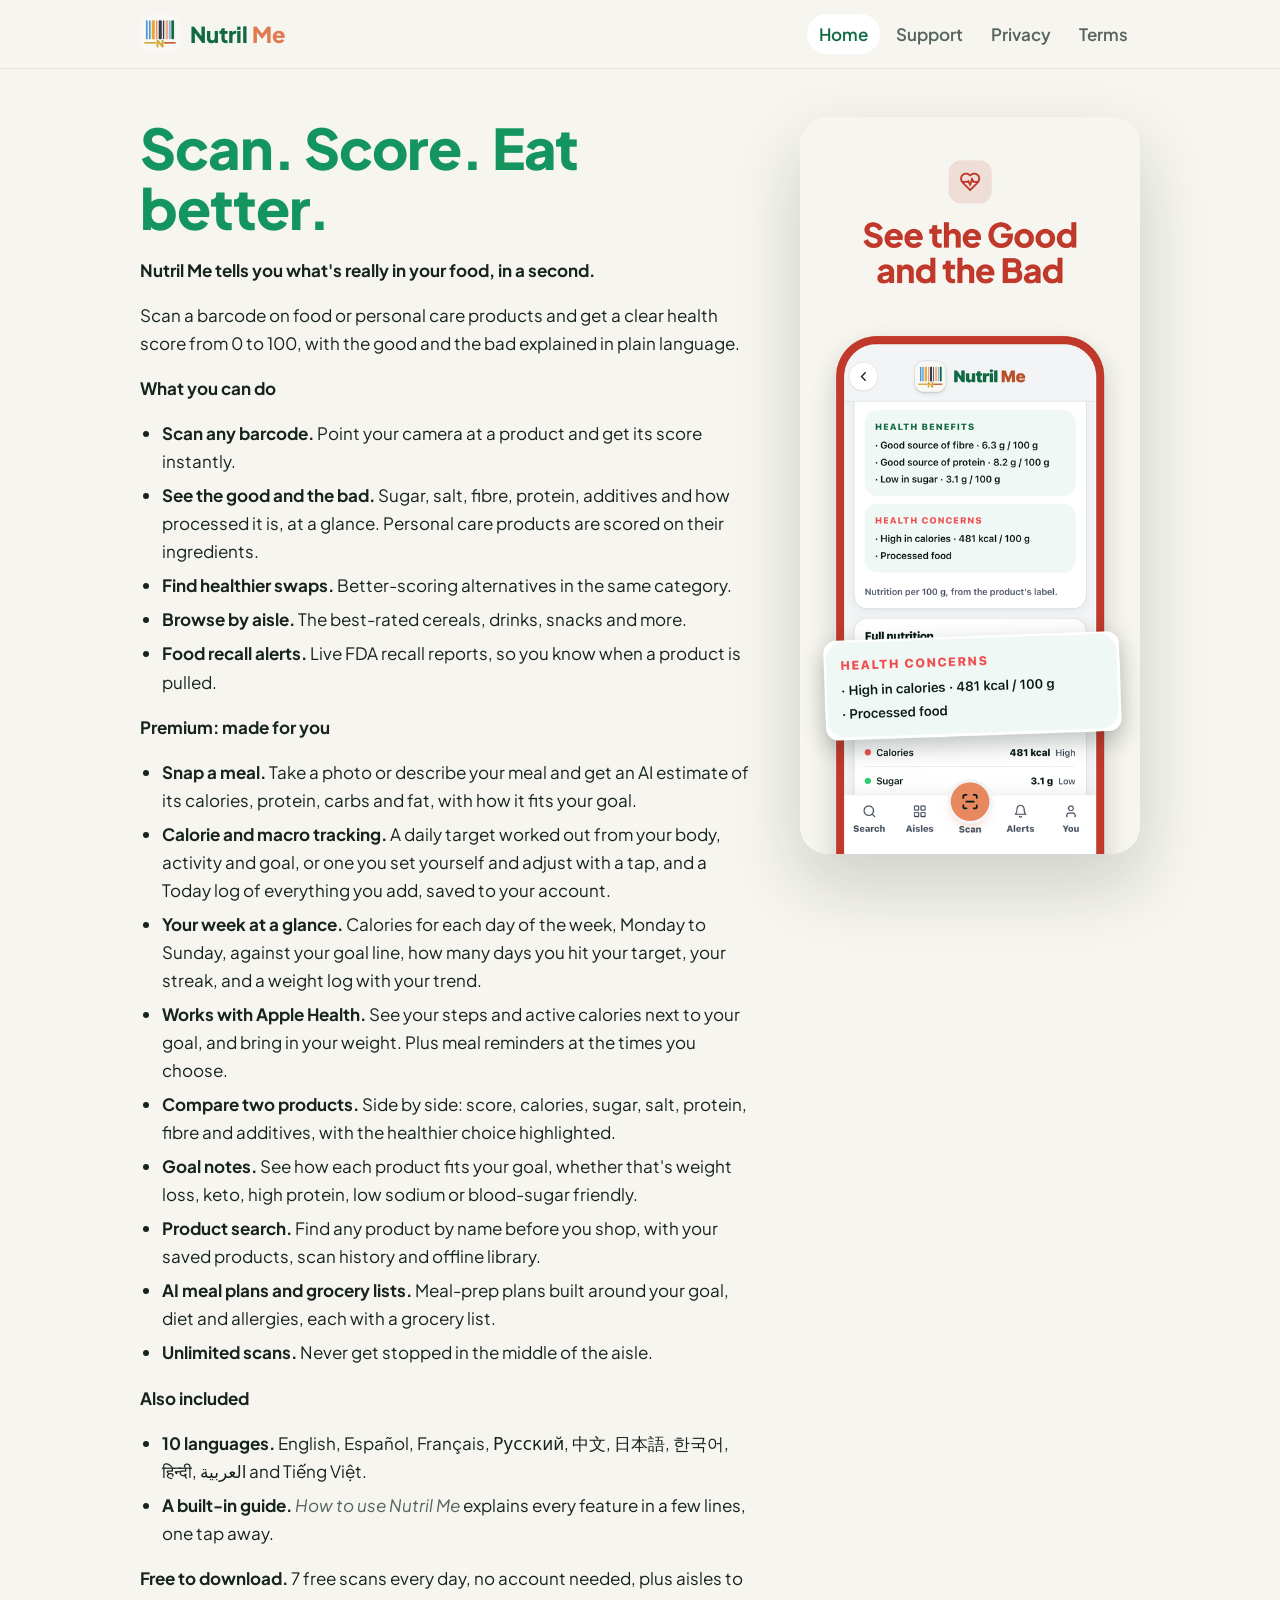
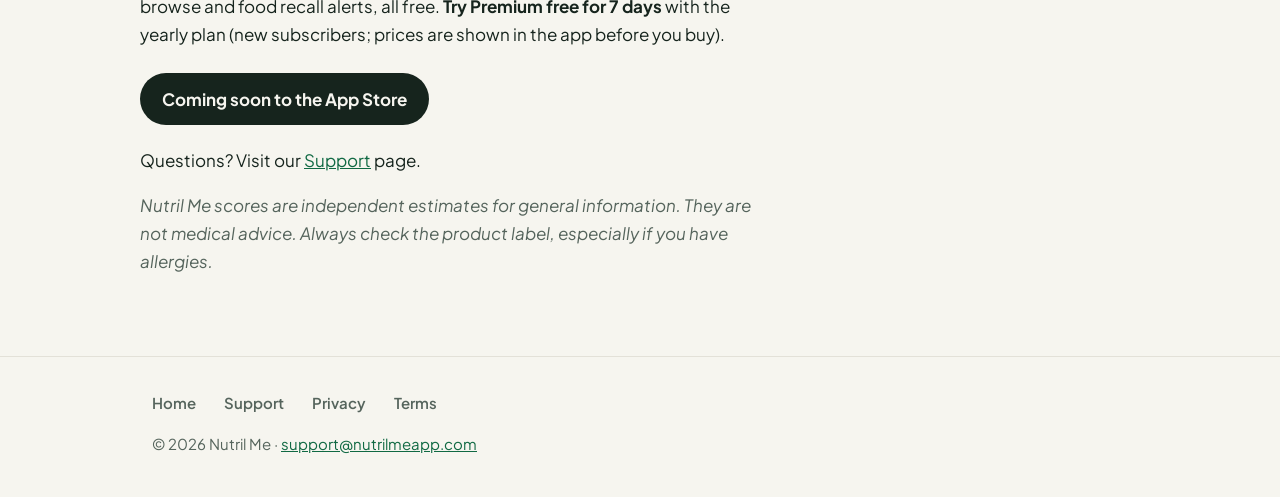
==== index.html @ fbfdcbb3 "Website: Monday-to-Sunday week view, in-app guide Co-Authored-By: Claude Opus 5.5 <noreply@anthropic" ====
<!doctype html>
<html lang="en">
<head>
<meta charset="utf-8">
<meta name="viewport" content="width=device-width, initial-scale=1">
<title>Nutril Me: Scan. Score. Eat better.</title>
<meta name="description" content="Scan any barcode for a clear 0–100 health score and healthier swaps. Track calories and macros, snap a meal for an AI estimate, and get meal plans for your goal.">
<link rel="icon" href="/icon.png">
<link rel="apple-touch-icon" href="/icon.png">
<meta property="og:title" content="Nutril Me: Scan. Score. Eat better.">
<meta property="og:description" content="Scan any barcode for a clear 0–100 health score and healthier swaps. Track calories and macros, snap a meal for an AI estimate, and get meal plans for your goal.">
<meta property="og:image" content="https://nutrilmeapp.com/hero.png">
<link rel="preconnect" href="https://fonts.googleapis.com">
<link rel="preconnect" href="https://fonts.gstatic.com" crossorigin>
<link href="https://fonts.googleapis.com/css2?family=Plus+Jakarta+Sans:wght@400;600;700;800&display=swap" rel="stylesheet">
<link rel="stylesheet" href="/style.css">
</head>
<body>
<header class="top">
  <div class="wrap bar">
    <a class="brand" href="/"><img src="/icon.png" alt="" width="40" height="40"><span><b>Nutril</b> <i>Me</i></span></a>
    <nav><a href="/" aria-current="page">Home</a><a href="/support/">Support</a><a href="/privacy/">Privacy</a><a href="/terms/">Terms</a></nav>
  </div>
</header>
<main class="wrap home">
<div class="hero"><div class="copy"><h1>Scan. Score. Eat better.</h1>
<p><strong>Nutril Me tells you what&#39;s really in your food, in a second.</strong></p>
<p>Scan a barcode on food or personal care products and get a clear health score from 0 to 100, with the good and the bad explained in plain language.</p>
<p><strong>What you can do</strong></p>
<ul>
<li><strong>Scan any barcode.</strong> Point your camera at a product and get its score instantly.</li>
<li><strong>See the good and the bad.</strong> Sugar, salt, fibre, protein, additives and how processed it is, at a glance. Personal care products are scored on their ingredients.</li>
<li><strong>Find healthier swaps.</strong> Better-scoring alternatives in the same category.</li>
<li><strong>Browse by aisle.</strong> The best-rated cereals, drinks, snacks and more.</li>
<li><strong>Food recall alerts.</strong> Live FDA recall reports, so you know when a product is pulled.</li>
</ul>
<p><strong>Premium: made for you</strong></p>
<ul>
<li><strong>Snap a meal.</strong> Take a photo or describe your meal and get an AI estimate of its calories, protein, carbs and fat, with how it fits your goal.</li>
<li><strong>Calorie and macro tracking.</strong> A daily target worked out from your body, activity and goal, or one you set yourself and adjust with a tap, and a Today log of everything you add, saved to your account.</li>
<li><strong>Your week at a glance.</strong> Calories for each day of the week, Monday to Sunday, against your goal line, how many days you hit your target, your streak, and a weight log with your trend.</li>
<li><strong>Works with Apple Health.</strong> See your steps and active calories next to your goal, and bring in your weight. Plus meal reminders at the times you choose.</li>
<li><strong>Compare two products.</strong> Side by side: score, calories, sugar, salt, protein, fibre and additives, with the healthier choice highlighted.</li>
<li><strong>Goal notes.</strong> See how each product fits your goal, whether that&#39;s weight loss, keto, high protein, low sodium or blood-sugar friendly.</li>
<li><strong>Product search.</strong> Find any product by name before you shop, with your saved products, scan history and offline library.</li>
<li><strong>AI meal plans and grocery lists.</strong> Meal-prep plans built around your goal, diet and allergies, each with a grocery list.</li>
<li><strong>Unlimited scans.</strong> Never get stopped in the middle of the aisle.</li>
</ul>
<p><strong>Also included</strong></p>
<ul>
<li><strong>10 languages.</strong> English, Español, Français, Русский, 中文, 日本語, 한국어, हिन्दी, العربية and Tiếng Việt.</li>
<li><strong>A built-in guide.</strong> <em>How to use Nutril Me</em> explains every feature in a few lines, one tap away.</li>
</ul>
<p><strong>Free to download.</strong> 7 free scans every day, no account needed, plus aisles to browse and food recall alerts, all free. <strong>Try Premium free for 7 days</strong> with the yearly plan (new subscribers; prices are shown in the app before you buy).</p>
<p class="store">Coming soon to the App Store</p>

<p>Questions? Visit our <a href="/support/">Support</a> page.</p>
<p><em>Nutril Me scores are independent estimates for general information. They are not medical advice. Always check the product label, especially if you have allergies.</em></p>
</div><img class="shot" src="/hero.png" alt="The Nutril Me app showing a product's health benefits and concerns" width="540" height="1170"></div>
</main>
<footer class="foot">
  <div class="wrap">
    <nav><a href="/">Home</a><a href="/support/">Support</a><a href="/privacy/">Privacy</a><a href="/terms/">Terms</a></nav>
    <p>© 2026 Nutril Me · <a href="mailto:support@nutrilmeapp.com">support@nutrilmeapp.com</a></p>
  </div>
</footer>
</body>
</html>
---- style.css ----
:root {
  --bg: #F6F5EF;
  --card: #FFFFFF;
  --text: #16241D;
  --muted: #55645C;
  --line: #E3E1D8;
  --green: #106943;
  --green-bright: #14955F;
  --terracotta: #E07A4F;
}
@media (prefers-color-scheme: dark) {
  :root {
    --bg: #121714;
    --card: #1B221E;
    --text: #EEF2EF;
    --muted: #A7B3AC;
    --line: #2C3630;
    --green: #47C08A;
    --green-bright: #47C08A;
  }
}
* { box-sizing: border-box; }
[hidden] { display: none !important; }
html { -webkit-text-size-adjust: 100%; }
body {
  margin: 0;
  background: var(--bg);
  color: var(--text);
  font: 17px/1.65 "Plus Jakarta Sans", system-ui, -apple-system, "Segoe UI", sans-serif;
}
a { color: var(--green); }
.wrap { max-width: 1040px; margin: 0 auto; padding: 0 20px; }

.top { border-bottom: 1px solid var(--line); background: var(--bg); position: sticky; top: 0; z-index: 1; }
.bar { display: flex; align-items: center; justify-content: space-between; gap: 16px; min-height: 68px; flex-wrap: wrap; }
.brand { display: flex; align-items: center; gap: 10px; text-decoration: none; font-size: 22px; }
.brand img { border-radius: 10px; }
.brand b { color: var(--green); font-weight: 800; }
.brand i { color: var(--terracotta); font-style: normal; font-weight: 800; }
nav { display: flex; gap: 4px; flex-wrap: wrap; }
nav a { text-decoration: none; color: var(--muted); font-weight: 600; padding: 6px 12px; border-radius: 999px; }
nav a:hover { color: var(--text); background: var(--card); }
nav a[aria-current="page"] { color: var(--green); background: var(--card); }

main.wrap { padding-top: 48px; padding-bottom: 64px; }
h1 { font-size: clamp(34px, 6vw, 56px); line-height: 1.08; letter-spacing: -1px; margin: 0 0 18px; font-weight: 800; }
h2 { font-size: 22px; margin: 36px 0 8px; font-weight: 800; }
p, li { color: var(--text); }
em { color: var(--muted); }
ul { padding-left: 22px; }
li { margin: 6px 0; }

.doc { max-width: 760px; }
.doc h1 { font-size: clamp(32px, 5vw, 44px); }
.doc p strong:only-child { color: var(--text); }

.table { overflow-x: auto; margin: 16px 0; border: 1px solid var(--line); border-radius: 14px; background: var(--card); }
table { border-collapse: collapse; width: 100%; font-size: 15px; }
th, td { text-align: left; padding: 10px 14px; border-bottom: 1px solid var(--line); vertical-align: top; }
tr:last-child td { border-bottom: 0; }
th { color: var(--muted); font-weight: 700; }

.hero { display: grid; grid-template-columns: minmax(0, 1fr) 340px; gap: 48px; align-items: start; }
.hero > * { min-width: 0; }
.hero h1 { color: var(--green-bright); }
.hero .shot { width: 100%; height: auto; border-radius: 28px; box-shadow: 0 30px 70px rgba(20, 40, 30, .18); position: sticky; top: 100px; }
.store {
  display: inline-block; margin: 8px 0 4px; padding: 12px 22px; border-radius: 999px;
  background: var(--text); color: var(--bg); font-weight: 700;
}
@media (max-width: 820px) {
  .hero { grid-template-columns: minmax(0, 1fr); }
  .hero .shot { position: static; max-width: 320px; margin: 0 auto; }
}

.foot { border-top: 1px solid var(--line); padding: 28px 0 40px; font-size: 15px; }
.foot p { color: var(--muted); margin: 10px 0 0; padding: 0 12px; }

/* /confirmed/: landing page for "Confirm your email" links */
.confirm { max-width: 520px; margin: 24px auto; text-align: center; background: var(--card); border: 1px solid var(--line); border-radius: 28px; padding: 40px 28px; }
.confirm h1 { font-size: clamp(28px, 6vw, 36px); }
.confirm p { color: var(--muted); }
.confirm .muted { font-size: 15px; }
.confirm-icon { width: 76px; height: 76px; margin: 0 auto 18px; display: block; }
.confirm-icon.ok circle:first-child { fill: var(--green-bright); }
.confirm-icon.bad circle:first-child { fill: var(--terracotta); }
.confirm .bad, .confirm.failed .ok { display: none; }
.confirm.failed .bad { display: block; }
.open-app { text-decoration: none; margin-top: 12px; }

/* /reset/: "Set a new password" page for reset-password email links */
.reset form { text-align: start; margin-top: 18px; }
.reset label { display: block; font-weight: 700; margin: 14px 0 6px; }
.reset input {
  width: 100%; box-sizing: border-box; font: inherit; font-size: 17px; padding: 12px 14px;
  border: 1px solid var(--line); border-radius: 14px; background: var(--bg); color: var(--text);
}
.reset input:focus { outline: 2px solid var(--green); outline-offset: 1px; }
.reset .hint { color: var(--muted); font-size: 15px; margin: 8px 0 0; }
.reset .error { color: #C0392B; font-size: 15px; margin: 10px 0 0; }
.reset button.store { width: 100%; border: 0; cursor: pointer; margin-top: 18px; font: inherit; font-weight: 700; }
.reset button.store:disabled { opacity: 0.6; cursor: default; }
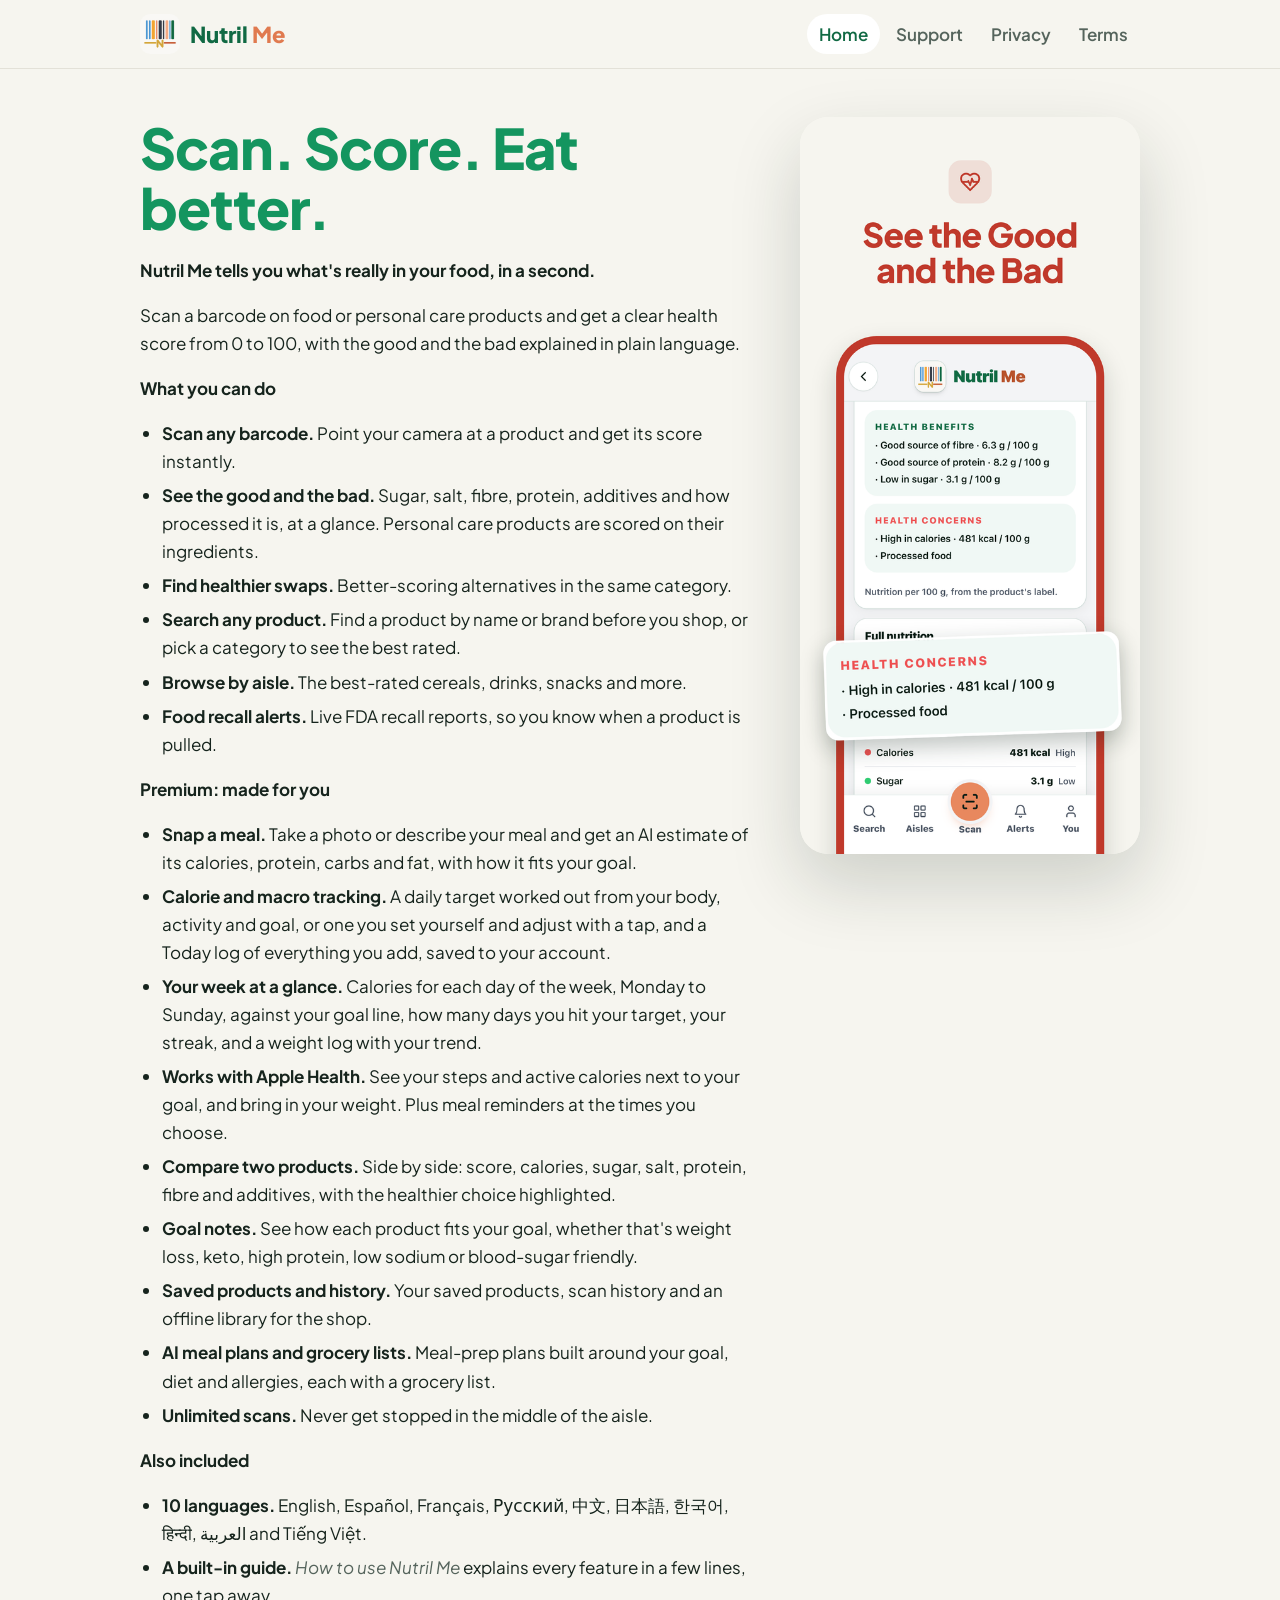
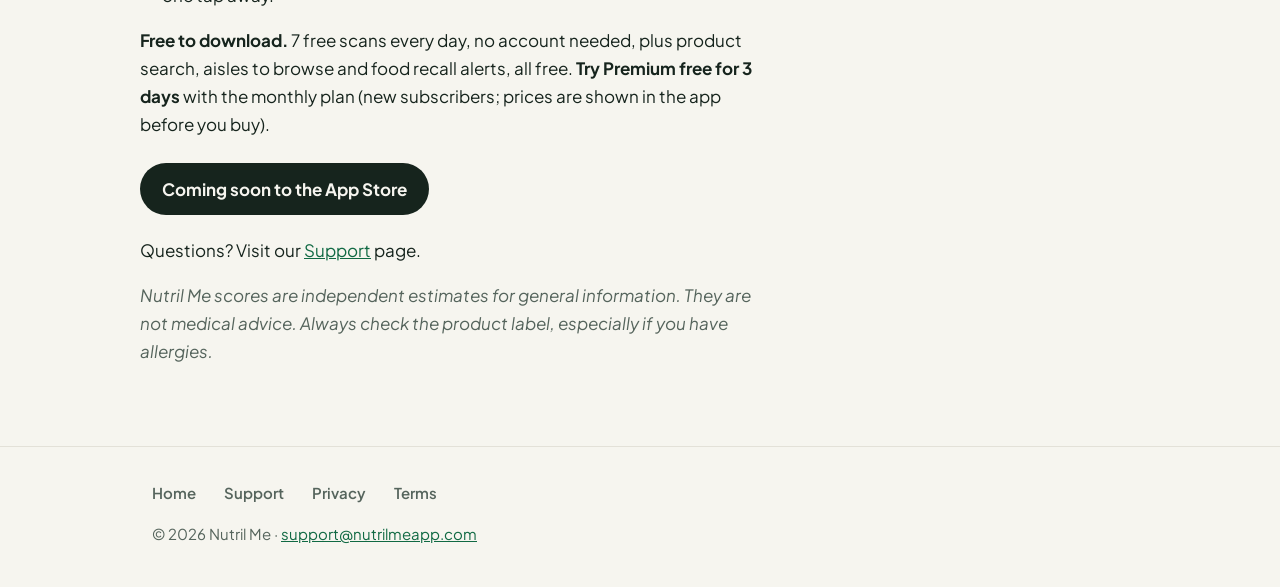
==== commit 8f0ce223: "Search is free; 3-day monthly trial; "Do I need an account?" FAQ Co-Authored-By: Claude Opus 5.5 <no" ====
--- a/index.html
+++ b/index.html
@@ -31,6 +31,7 @@
 <li><strong>Scan any barcode.</strong> Point your camera at a product and get its score instantly.</li>
 <li><strong>See the good and the bad.</strong> Sugar, salt, fibre, protein, additives and how processed it is, at a glance. Personal care products are scored on their ingredients.</li>
 <li><strong>Find healthier swaps.</strong> Better-scoring alternatives in the same category.</li>
+<li><strong>Search any product.</strong> Find a product by name or brand before you shop, or pick a category to see the best rated.</li>
 <li><strong>Browse by aisle.</strong> The best-rated cereals, drinks, snacks and more.</li>
 <li><strong>Food recall alerts.</strong> Live FDA recall reports, so you know when a product is pulled.</li>
 </ul>
@@ -42,7 +43,7 @@
 <li><strong>Works with Apple Health.</strong> See your steps and active calories next to your goal, and bring in your weight. Plus meal reminders at the times you choose.</li>
 <li><strong>Compare two products.</strong> Side by side: score, calories, sugar, salt, protein, fibre and additives, with the healthier choice highlighted.</li>
 <li><strong>Goal notes.</strong> See how each product fits your goal, whether that&#39;s weight loss, keto, high protein, low sodium or blood-sugar friendly.</li>
-<li><strong>Product search.</strong> Find any product by name before you shop, with your saved products, scan history and offline library.</li>
+<li><strong>Saved products and history.</strong> Your saved products, scan history and an offline library for the shop.</li>
 <li><strong>AI meal plans and grocery lists.</strong> Meal-prep plans built around your goal, diet and allergies, each with a grocery list.</li>
 <li><strong>Unlimited scans.</strong> Never get stopped in the middle of the aisle.</li>
 </ul>
@@ -51,7 +52,7 @@
 <li><strong>10 languages.</strong> English, Español, Français, Русский, 中文, 日本語, 한국어, हिन्दी, العربية and Tiếng Việt.</li>
 <li><strong>A built-in guide.</strong> <em>How to use Nutril Me</em> explains every feature in a few lines, one tap away.</li>
 </ul>
-<p><strong>Free to download.</strong> 7 free scans every day, no account needed, plus aisles to browse and food recall alerts, all free. <strong>Try Premium free for 7 days</strong> with the yearly plan (new subscribers; prices are shown in the app before you buy).</p>
+<p><strong>Free to download.</strong> 7 free scans every day, no account needed, plus product search, aisles to browse and food recall alerts, all free. <strong>Try Premium free for 3 days</strong> with the monthly plan (new subscribers; prices are shown in the app before you buy).</p>
 <p class="store">Coming soon to the App Store</p>
 
 <p>Questions? Visit our <a href="/support/">Support</a> page.</p>
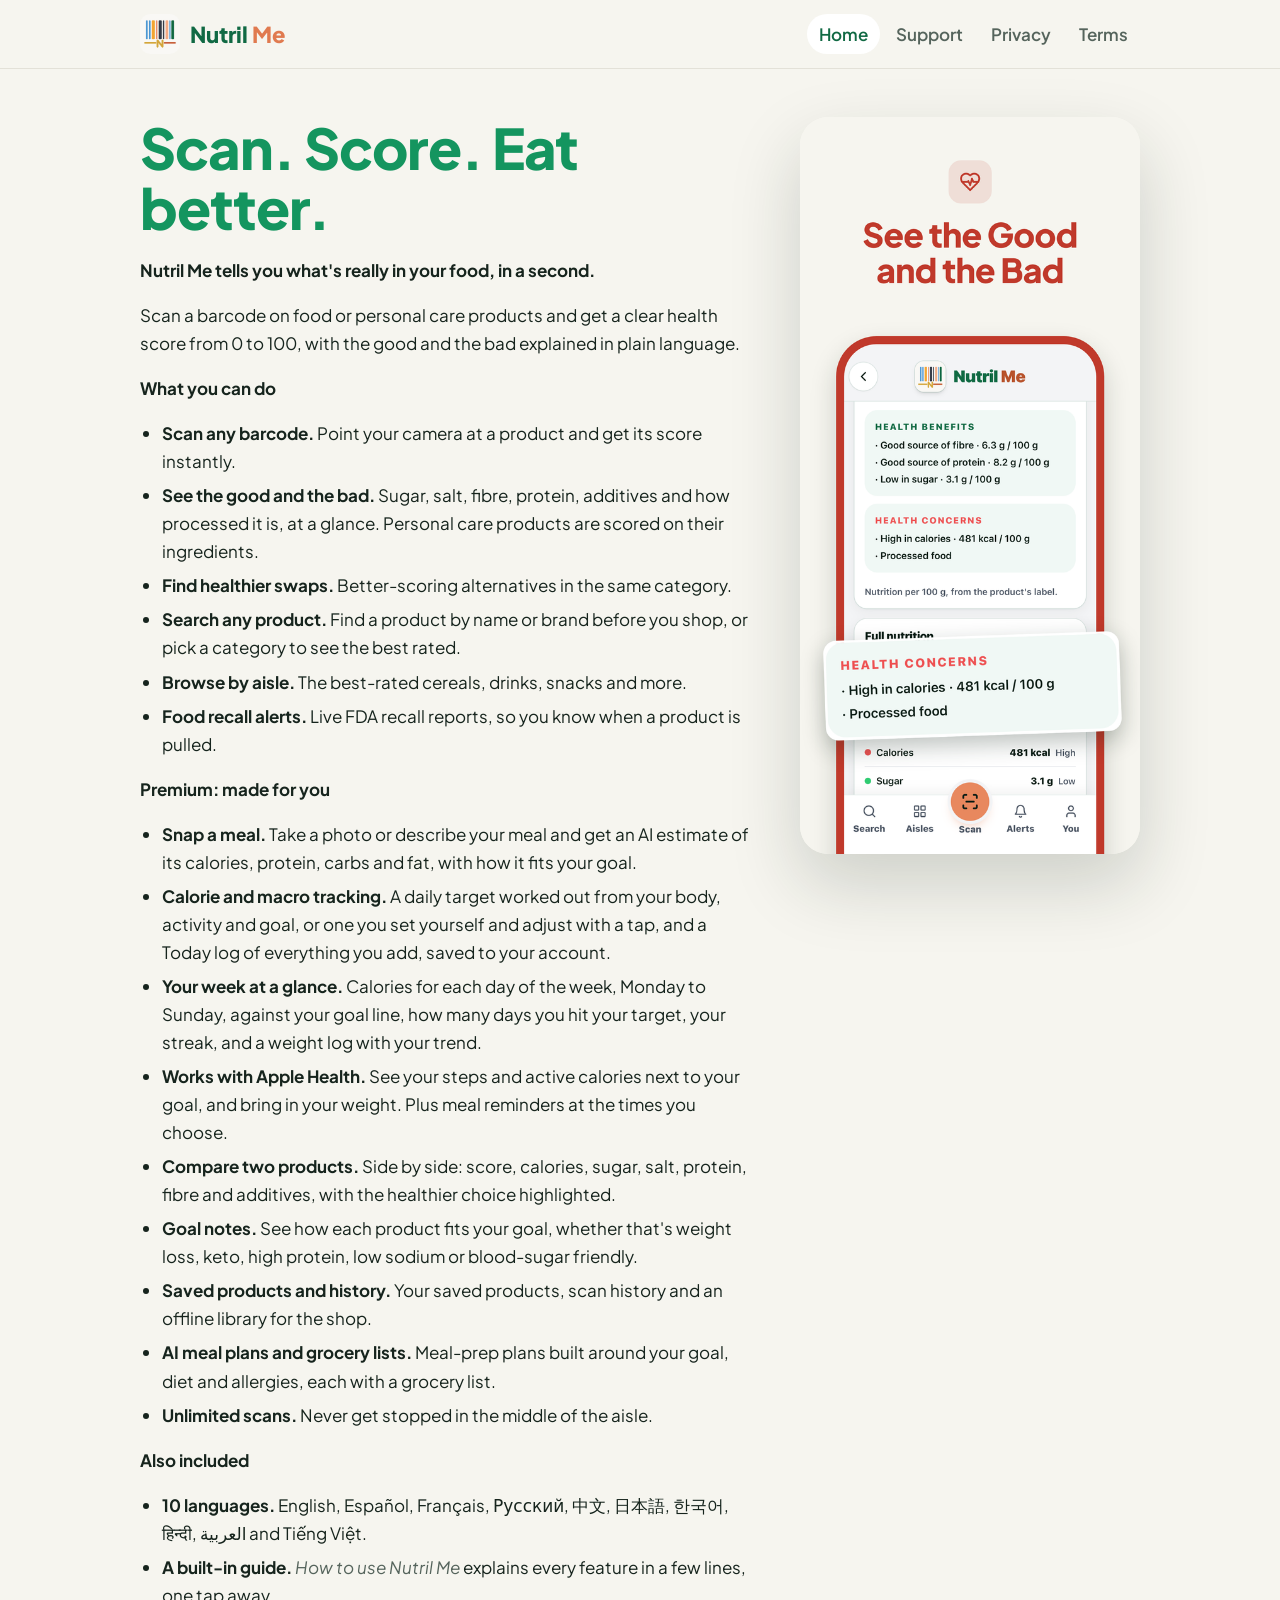
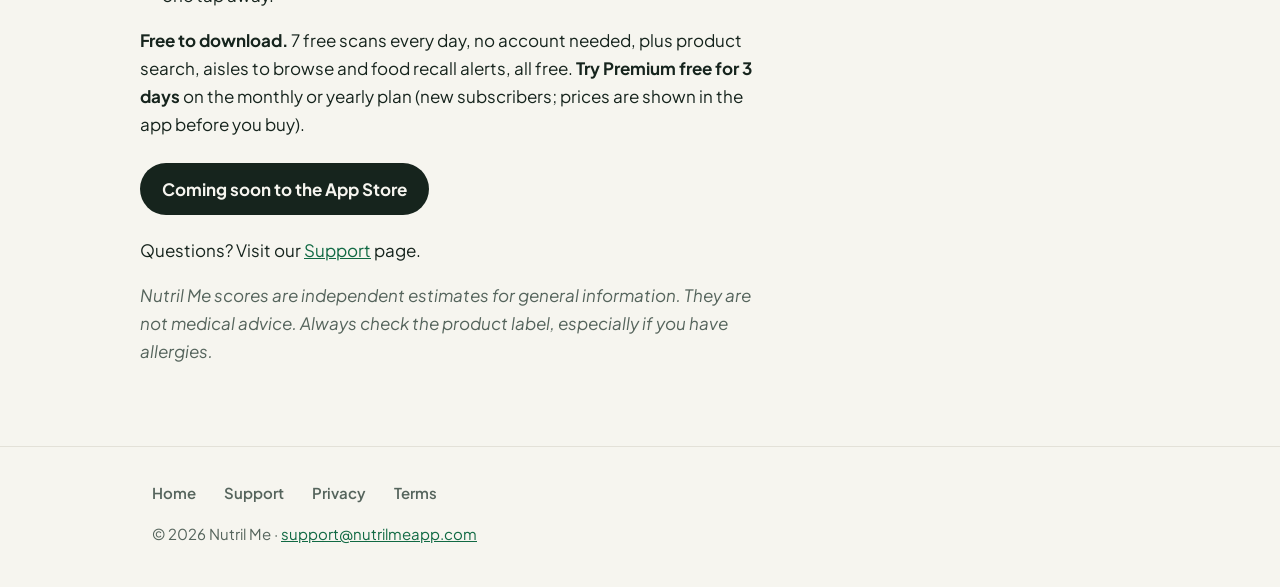
==== commit 691c1807: "Both plans include a 3-day free trial Co-Authored-By: Claude Opus 5.5 <noreply@anthropic.com>" ====
--- a/index.html
+++ b/index.html
@@ -52,7 +52,7 @@
 <li><strong>10 languages.</strong> English, Español, Français, Русский, 中文, 日本語, 한국어, हिन्दी, العربية and Tiếng Việt.</li>
 <li><strong>A built-in guide.</strong> <em>How to use Nutril Me</em> explains every feature in a few lines, one tap away.</li>
 </ul>
-<p><strong>Free to download.</strong> 7 free scans every day, no account needed, plus product search, aisles to browse and food recall alerts, all free. <strong>Try Premium free for 3 days</strong> with the monthly plan (new subscribers; prices are shown in the app before you buy).</p>
+<p><strong>Free to download.</strong> 7 free scans every day, no account needed, plus product search, aisles to browse and food recall alerts, all free. <strong>Try Premium free for 3 days</strong> on the monthly or yearly plan (new subscribers; prices are shown in the app before you buy).</p>
 <p class="store">Coming soon to the App Store</p>
 
 <p>Questions? Visit our <a href="/support/">Support</a> page.</p>
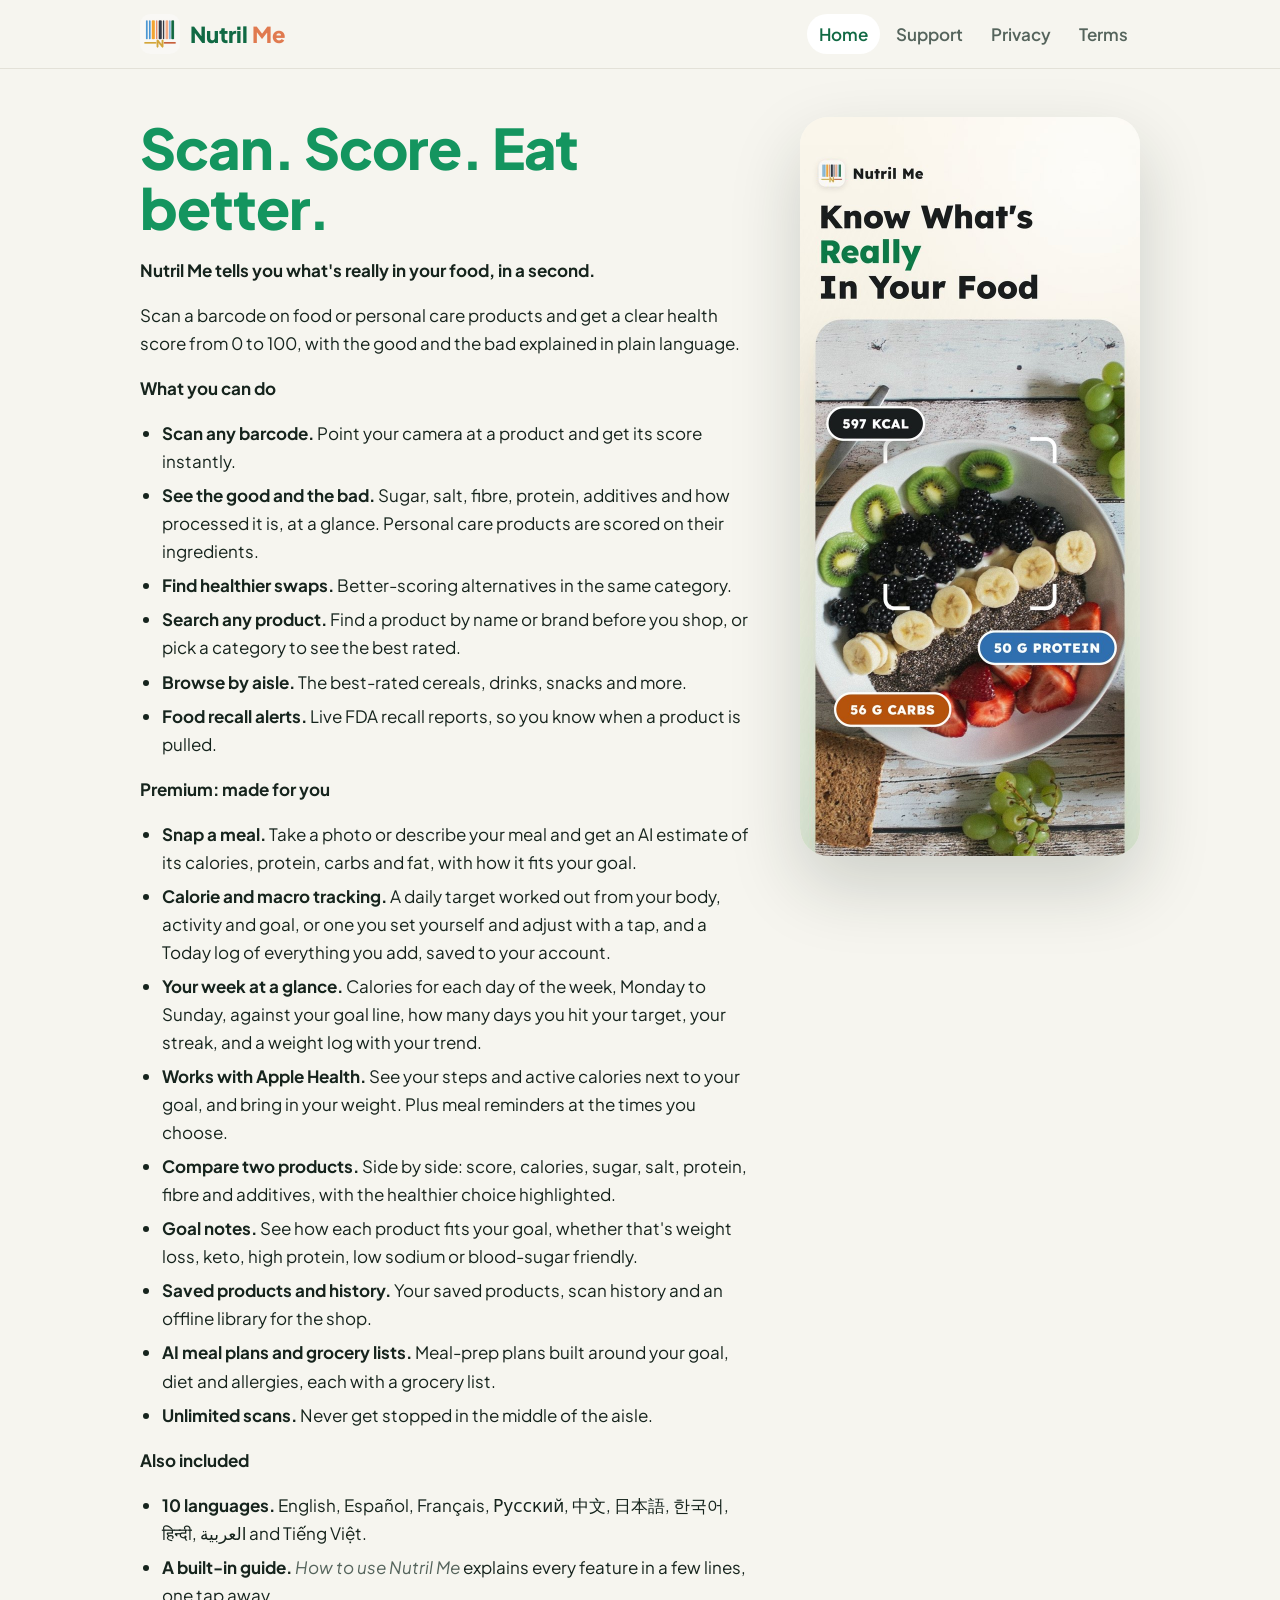
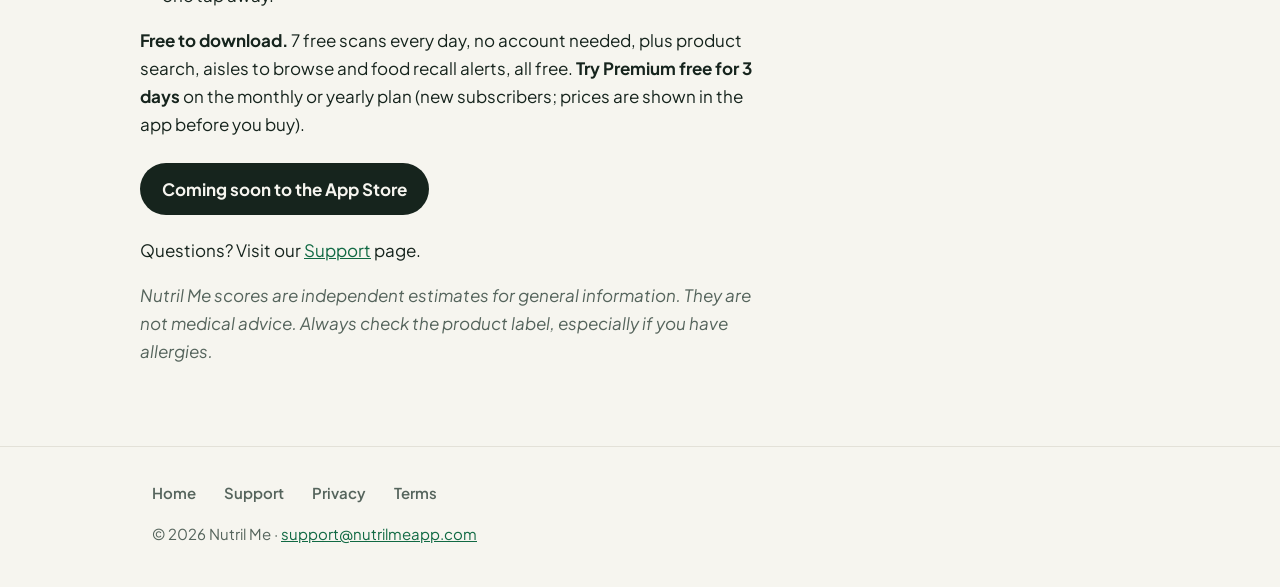
==== commit e5d71ba1: "New home page picture: "Know What's Really In Your Food" The App Store screenshot replaces the old p" ====
--- a/index.html
+++ b/index.html
@@ -9,7 +9,7 @@
 <link rel="apple-touch-icon" href="/icon.png">
 <meta property="og:title" content="Nutril Me: Scan. Score. Eat better.">
 <meta property="og:description" content="Scan any barcode for a clear 0–100 health score and healthier swaps. Track calories and macros, snap a meal for an AI estimate, and get meal plans for your goal.">
-<meta property="og:image" content="https://nutrilmeapp.com/hero.png">
+<meta property="og:image" content="https://nutrilmeapp.com/hero.jpg">
 <link rel="preconnect" href="https://fonts.googleapis.com">
 <link rel="preconnect" href="https://fonts.gstatic.com" crossorigin>
 <link href="https://fonts.googleapis.com/css2?family=Plus+Jakarta+Sans:wght@400;600;700;800&display=swap" rel="stylesheet">
@@ -57,7 +57,7 @@
 
 <p>Questions? Visit our <a href="/support/">Support</a> page.</p>
 <p><em>Nutril Me scores are independent estimates for general information. They are not medical advice. Always check the product label, especially if you have allergies.</em></p>
-</div><img class="shot" src="/hero.png" alt="The Nutril Me app showing a product's health benefits and concerns" width="540" height="1170"></div>
+</div><img class="shot" src="/hero.jpg" alt="Nutril Me: know what's really in your food. A meal photo with its calories, protein and carbs" width="680" height="1478"></div>
 </main>
 <footer class="foot">
   <div class="wrap">
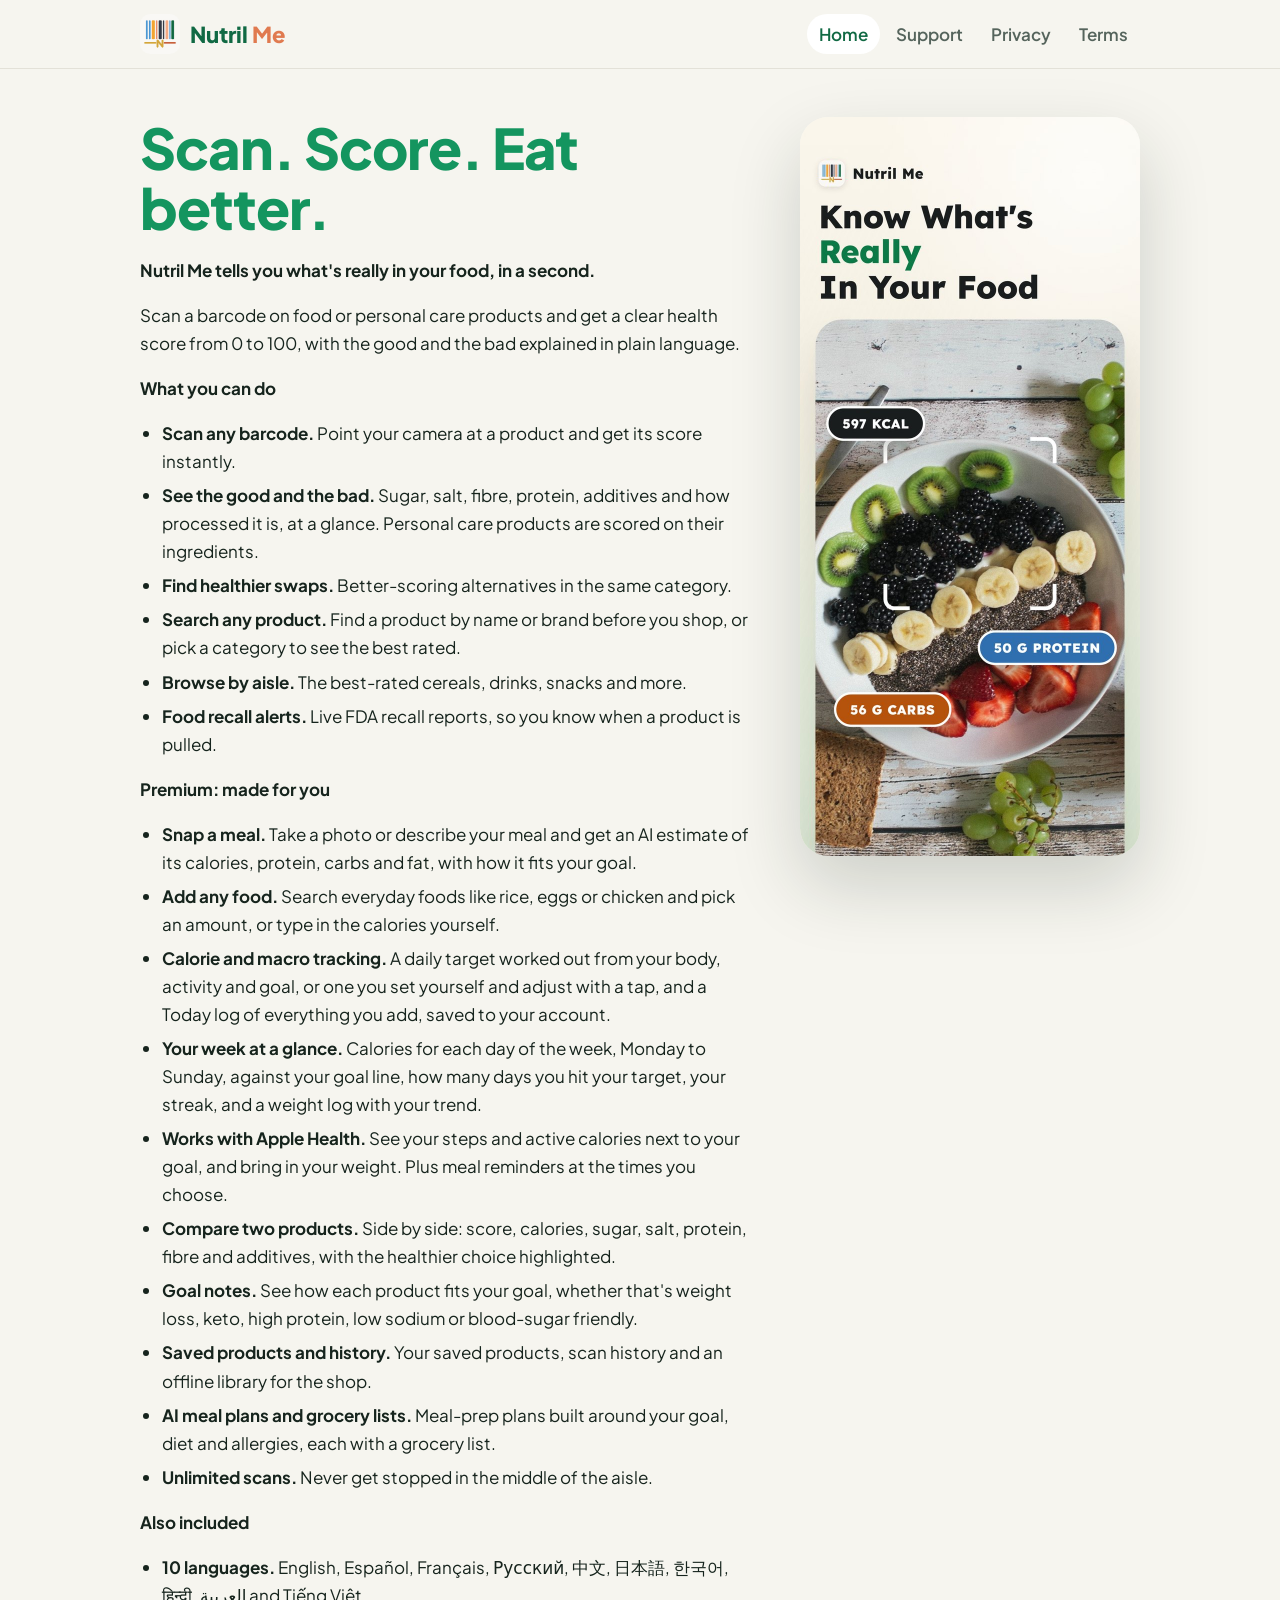
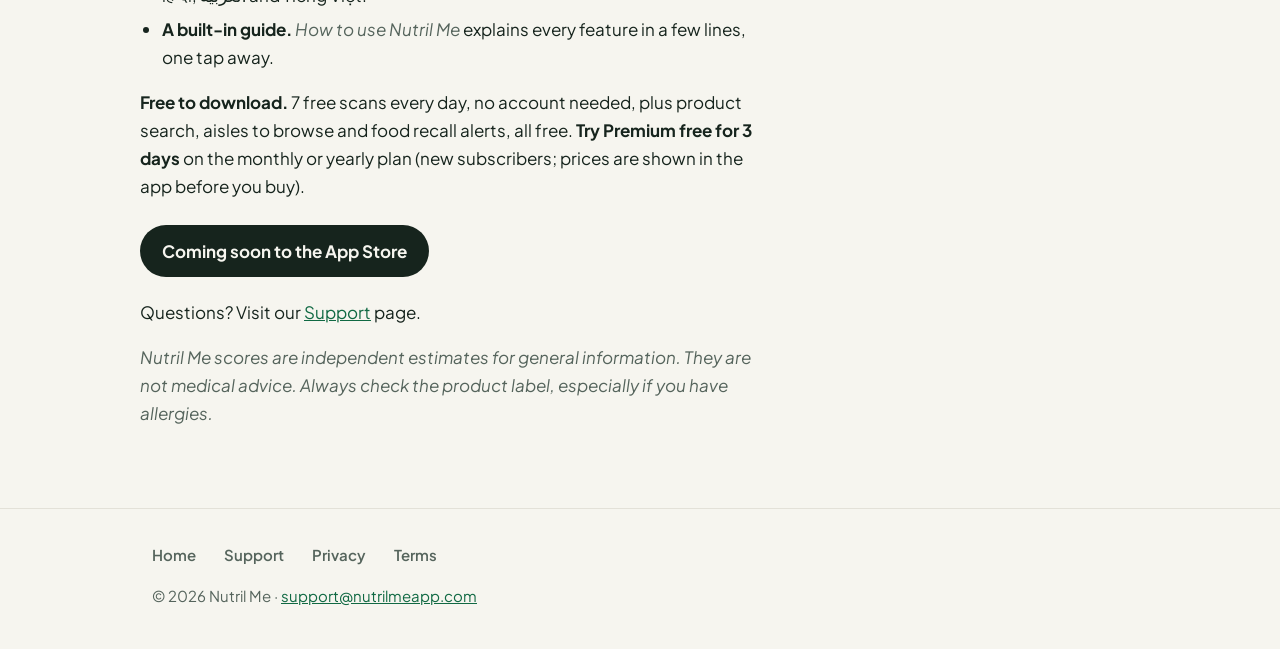
==== commit 9748053e: "Support: logging food without a barcode; home page Add any food Co-Authored-By: Claude Opus 5.5 <nor" ====
--- a/index.html
+++ b/index.html
@@ -38,6 +38,7 @@
 <p><strong>Premium: made for you</strong></p>
 <ul>
 <li><strong>Snap a meal.</strong> Take a photo or describe your meal and get an AI estimate of its calories, protein, carbs and fat, with how it fits your goal.</li>
+<li><strong>Add any food.</strong> Search everyday foods like rice, eggs or chicken and pick an amount, or type in the calories yourself.</li>
 <li><strong>Calorie and macro tracking.</strong> A daily target worked out from your body, activity and goal, or one you set yourself and adjust with a tap, and a Today log of everything you add, saved to your account.</li>
 <li><strong>Your week at a glance.</strong> Calories for each day of the week, Monday to Sunday, against your goal line, how many days you hit your target, your streak, and a weight log with your trend.</li>
 <li><strong>Works with Apple Health.</strong> See your steps and active calories next to your goal, and bring in your weight. Plus meal reminders at the times you choose.</li>
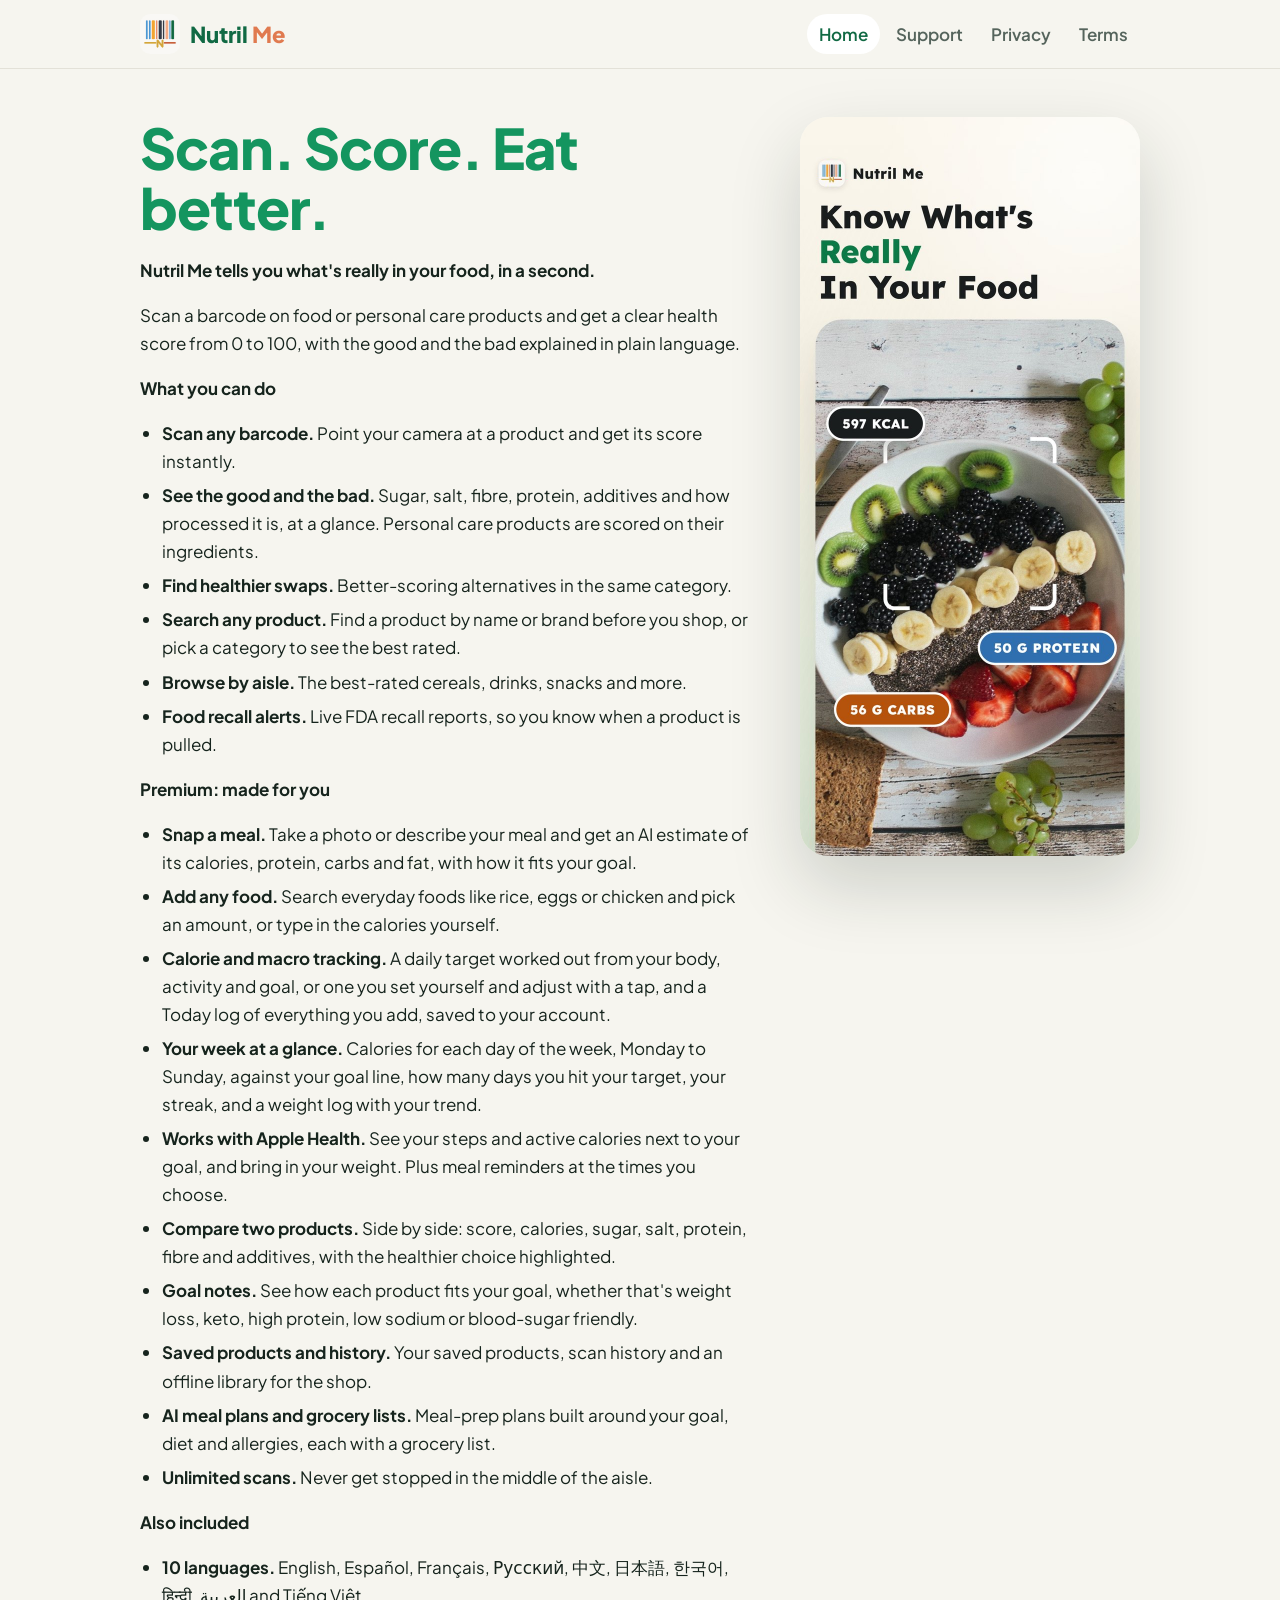
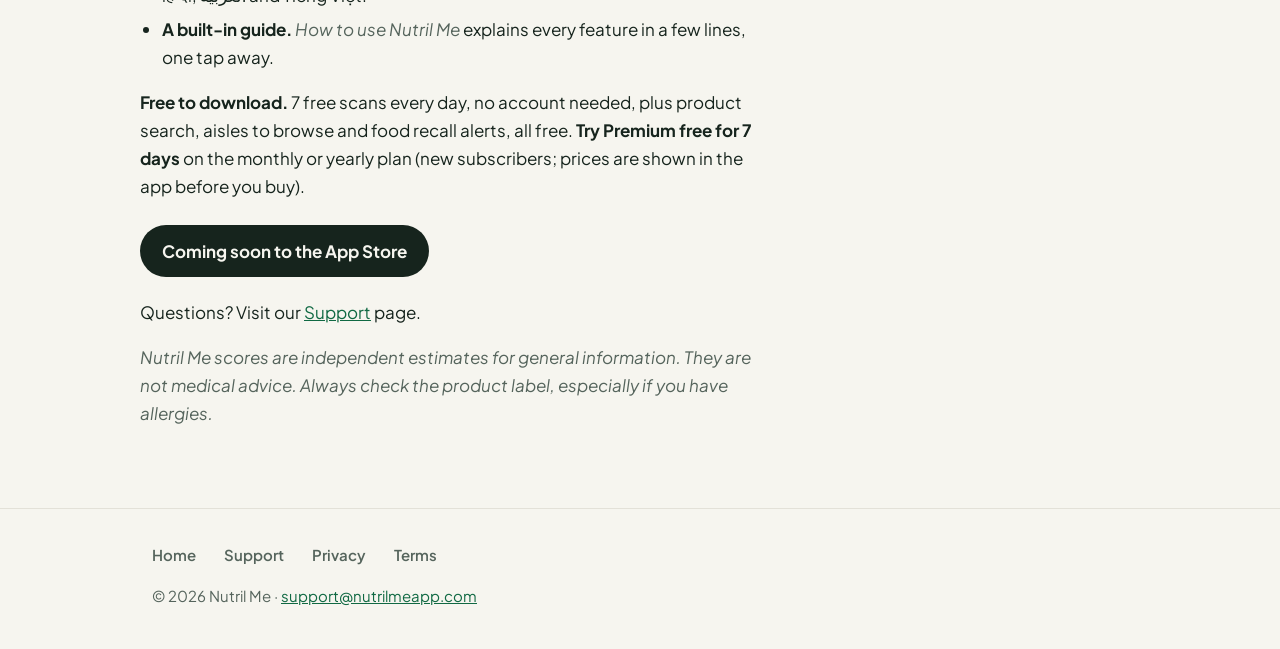
==== commit 6a9c9b1c: "7-day free trial; Apple Health can save logged food Co-Authored-By: Claude Opus 5.5 <noreply@anthrop" ====
--- a/index.html
+++ b/index.html
@@ -53,7 +53,7 @@
 <li><strong>10 languages.</strong> English, Español, Français, Русский, 中文, 日本語, 한국어, हिन्दी, العربية and Tiếng Việt.</li>
 <li><strong>A built-in guide.</strong> <em>How to use Nutril Me</em> explains every feature in a few lines, one tap away.</li>
 </ul>
-<p><strong>Free to download.</strong> 7 free scans every day, no account needed, plus product search, aisles to browse and food recall alerts, all free. <strong>Try Premium free for 3 days</strong> on the monthly or yearly plan (new subscribers; prices are shown in the app before you buy).</p>
+<p><strong>Free to download.</strong> 7 free scans every day, no account needed, plus product search, aisles to browse and food recall alerts, all free. <strong>Try Premium free for 7 days</strong> on the monthly or yearly plan (new subscribers; prices are shown in the app before you buy).</p>
 <p class="store">Coming soon to the App Store</p>
 
 <p>Questions? Visit our <a href="/support/">Support</a> page.</p>
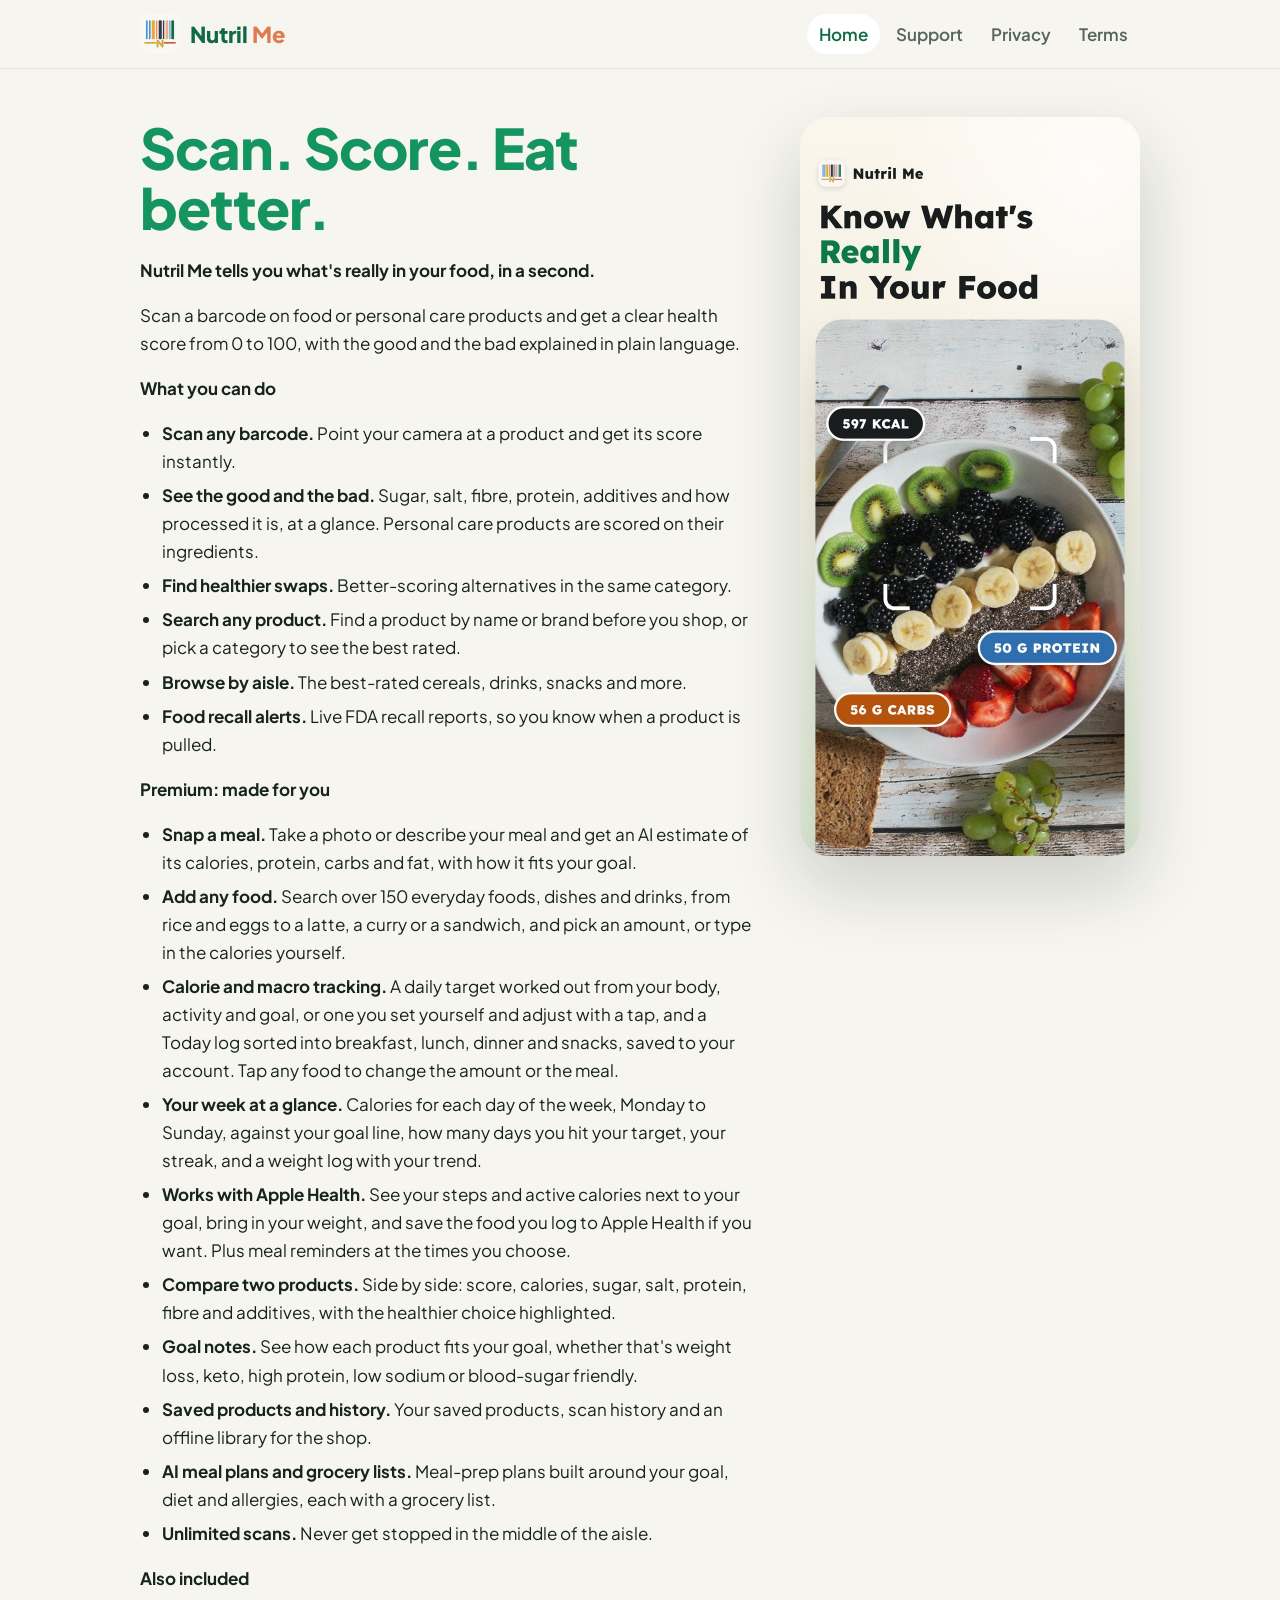
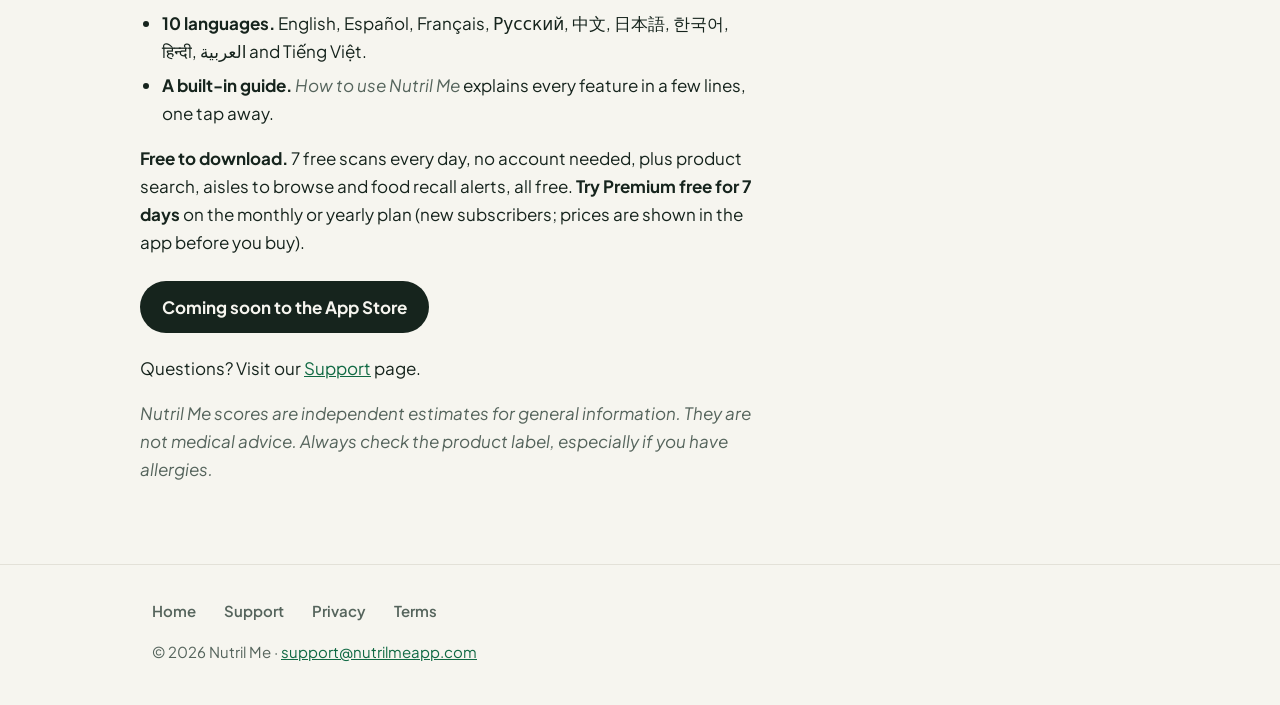
==== commit d7bfd7af: "Home and support: 150+ foods and dishes, meal sections, editing, Apple Health saving Co-Authored-By:" ====
--- a/index.html
+++ b/index.html
@@ -38,10 +38,10 @@
 <p><strong>Premium: made for you</strong></p>
 <ul>
 <li><strong>Snap a meal.</strong> Take a photo or describe your meal and get an AI estimate of its calories, protein, carbs and fat, with how it fits your goal.</li>
-<li><strong>Add any food.</strong> Search everyday foods like rice, eggs or chicken and pick an amount, or type in the calories yourself.</li>
-<li><strong>Calorie and macro tracking.</strong> A daily target worked out from your body, activity and goal, or one you set yourself and adjust with a tap, and a Today log of everything you add, saved to your account.</li>
+<li><strong>Add any food.</strong> Search over 150 everyday foods, dishes and drinks, from rice and eggs to a latte, a curry or a sandwich, and pick an amount, or type in the calories yourself.</li>
+<li><strong>Calorie and macro tracking.</strong> A daily target worked out from your body, activity and goal, or one you set yourself and adjust with a tap, and a Today log sorted into breakfast, lunch, dinner and snacks, saved to your account. Tap any food to change the amount or the meal.</li>
 <li><strong>Your week at a glance.</strong> Calories for each day of the week, Monday to Sunday, against your goal line, how many days you hit your target, your streak, and a weight log with your trend.</li>
-<li><strong>Works with Apple Health.</strong> See your steps and active calories next to your goal, and bring in your weight. Plus meal reminders at the times you choose.</li>
+<li><strong>Works with Apple Health.</strong> See your steps and active calories next to your goal, bring in your weight, and save the food you log to Apple Health if you want. Plus meal reminders at the times you choose.</li>
 <li><strong>Compare two products.</strong> Side by side: score, calories, sugar, salt, protein, fibre and additives, with the healthier choice highlighted.</li>
 <li><strong>Goal notes.</strong> See how each product fits your goal, whether that&#39;s weight loss, keto, high protein, low sodium or blood-sugar friendly.</li>
 <li><strong>Saved products and history.</strong> Your saved products, scan history and an offline library for the shop.</li>
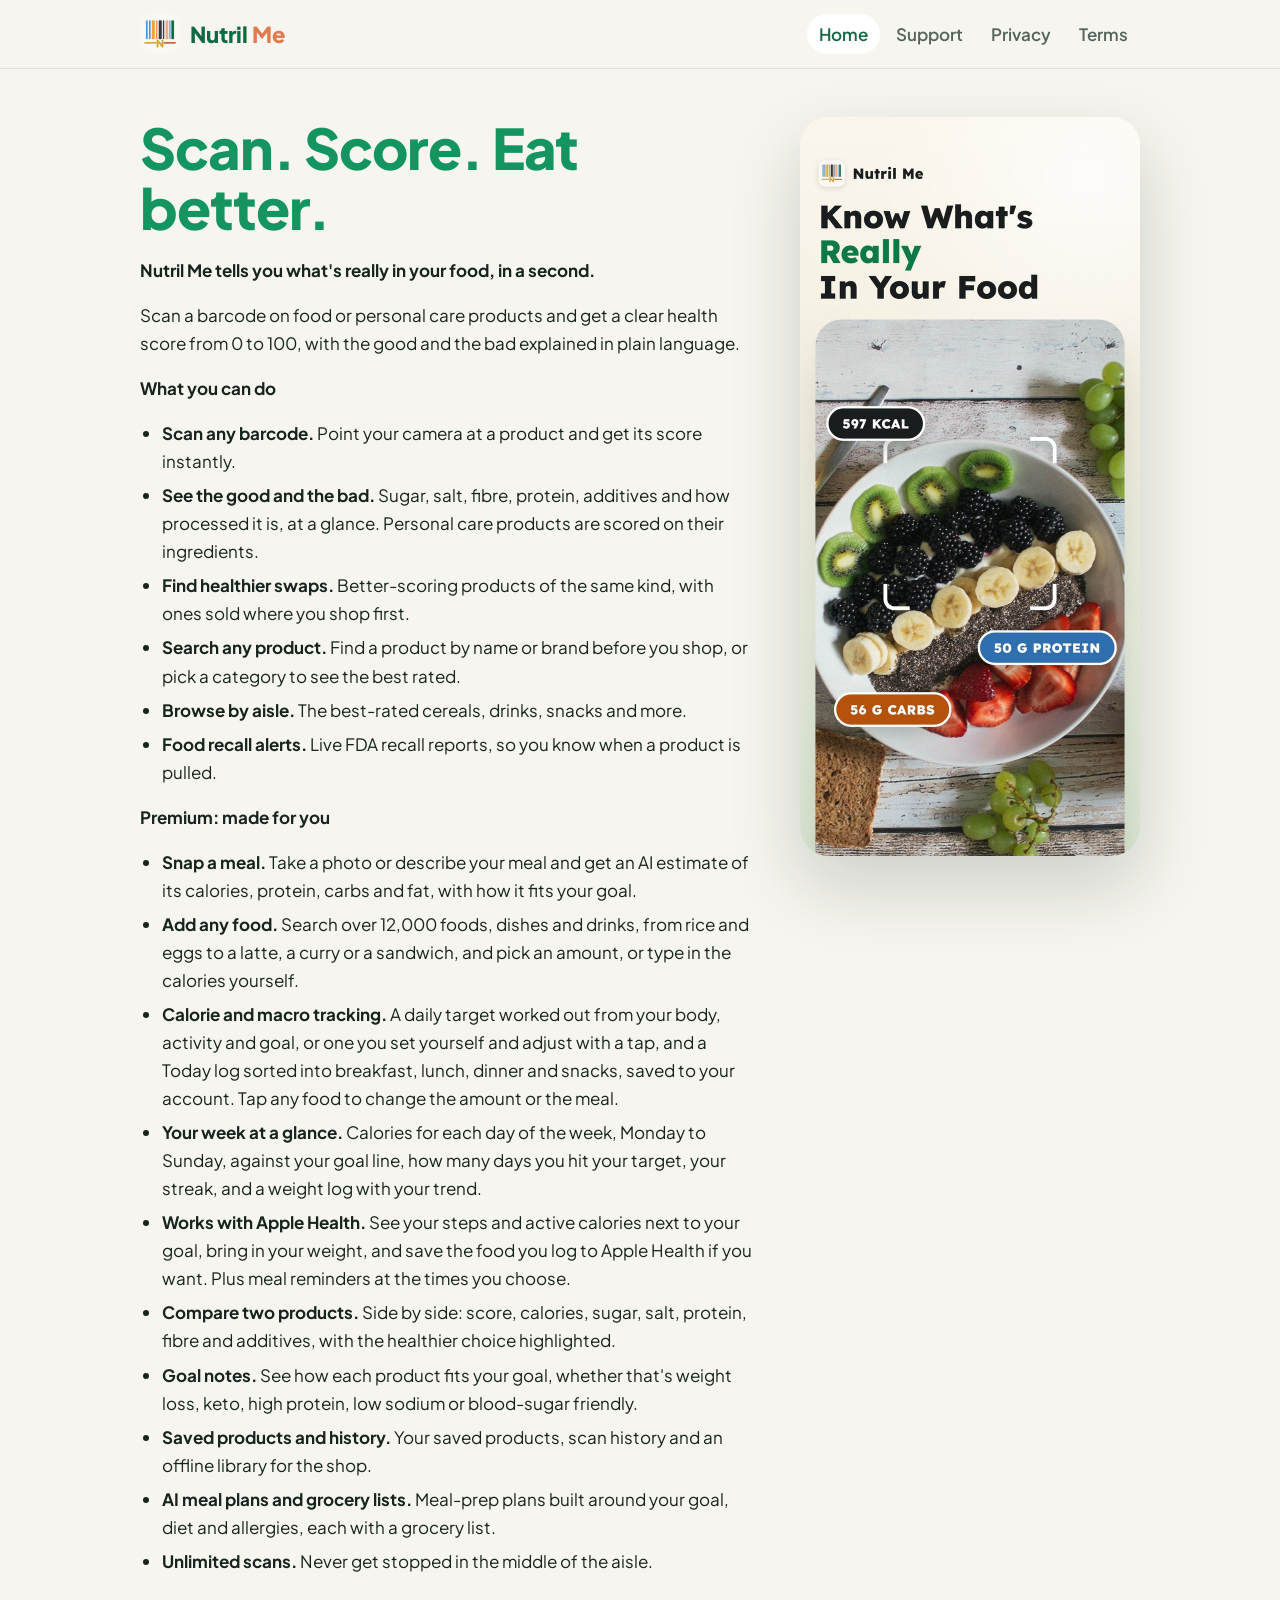
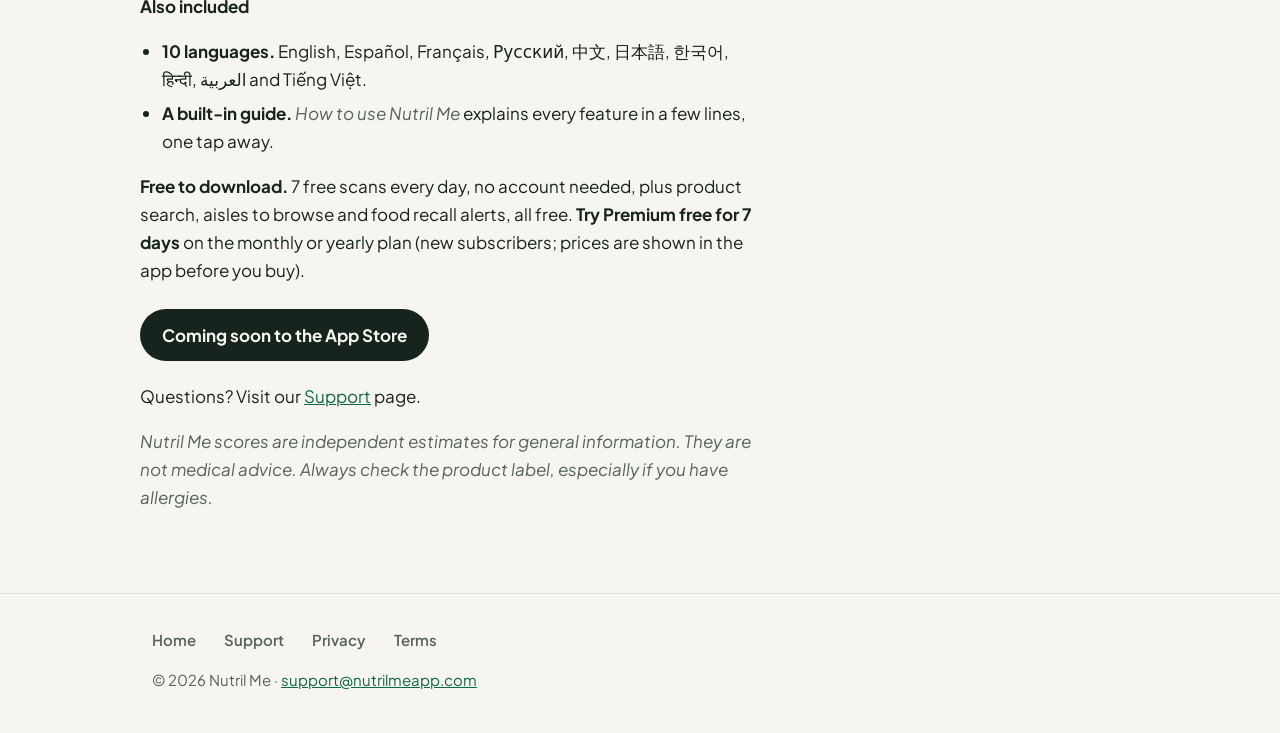
==== commit f4478951: "Buy without an account, healthier swaps, trial reminder, 12,000 foods, privacy updates Co-Authored-B" ====
--- a/index.html
+++ b/index.html
@@ -30,7 +30,7 @@
 <ul>
 <li><strong>Scan any barcode.</strong> Point your camera at a product and get its score instantly.</li>
 <li><strong>See the good and the bad.</strong> Sugar, salt, fibre, protein, additives and how processed it is, at a glance. Personal care products are scored on their ingredients.</li>
-<li><strong>Find healthier swaps.</strong> Better-scoring alternatives in the same category.</li>
+<li><strong>Find healthier swaps.</strong> Better-scoring products of the same kind, with ones sold where you shop first.</li>
 <li><strong>Search any product.</strong> Find a product by name or brand before you shop, or pick a category to see the best rated.</li>
 <li><strong>Browse by aisle.</strong> The best-rated cereals, drinks, snacks and more.</li>
 <li><strong>Food recall alerts.</strong> Live FDA recall reports, so you know when a product is pulled.</li>
@@ -38,7 +38,7 @@
 <p><strong>Premium: made for you</strong></p>
 <ul>
 <li><strong>Snap a meal.</strong> Take a photo or describe your meal and get an AI estimate of its calories, protein, carbs and fat, with how it fits your goal.</li>
-<li><strong>Add any food.</strong> Search over 150 everyday foods, dishes and drinks, from rice and eggs to a latte, a curry or a sandwich, and pick an amount, or type in the calories yourself.</li>
+<li><strong>Add any food.</strong> Search over 12,000 foods, dishes and drinks, from rice and eggs to a latte, a curry or a sandwich, and pick an amount, or type in the calories yourself.</li>
 <li><strong>Calorie and macro tracking.</strong> A daily target worked out from your body, activity and goal, or one you set yourself and adjust with a tap, and a Today log sorted into breakfast, lunch, dinner and snacks, saved to your account. Tap any food to change the amount or the meal.</li>
 <li><strong>Your week at a glance.</strong> Calories for each day of the week, Monday to Sunday, against your goal line, how many days you hit your target, your streak, and a weight log with your trend.</li>
 <li><strong>Works with Apple Health.</strong> See your steps and active calories next to your goal, bring in your weight, and save the food you log to Apple Health if you want. Plus meal reminders at the times you choose.</li>
